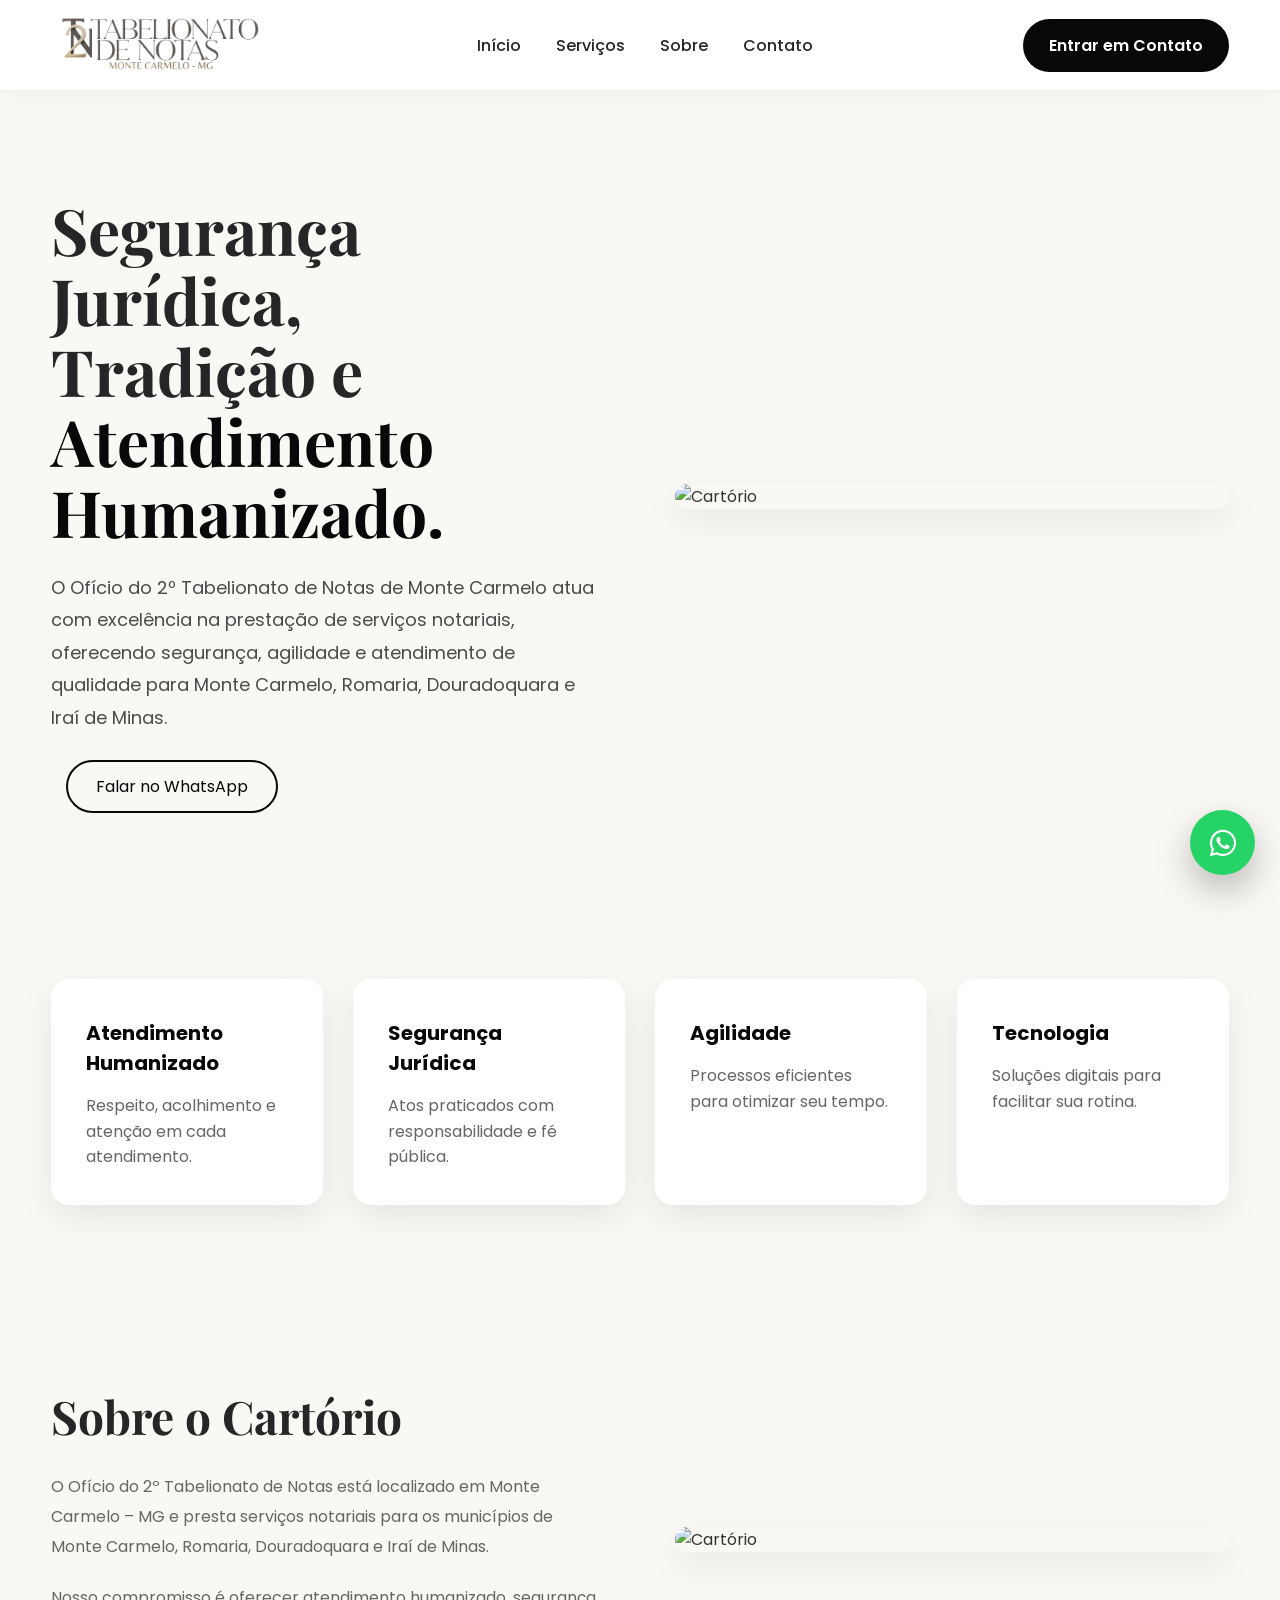
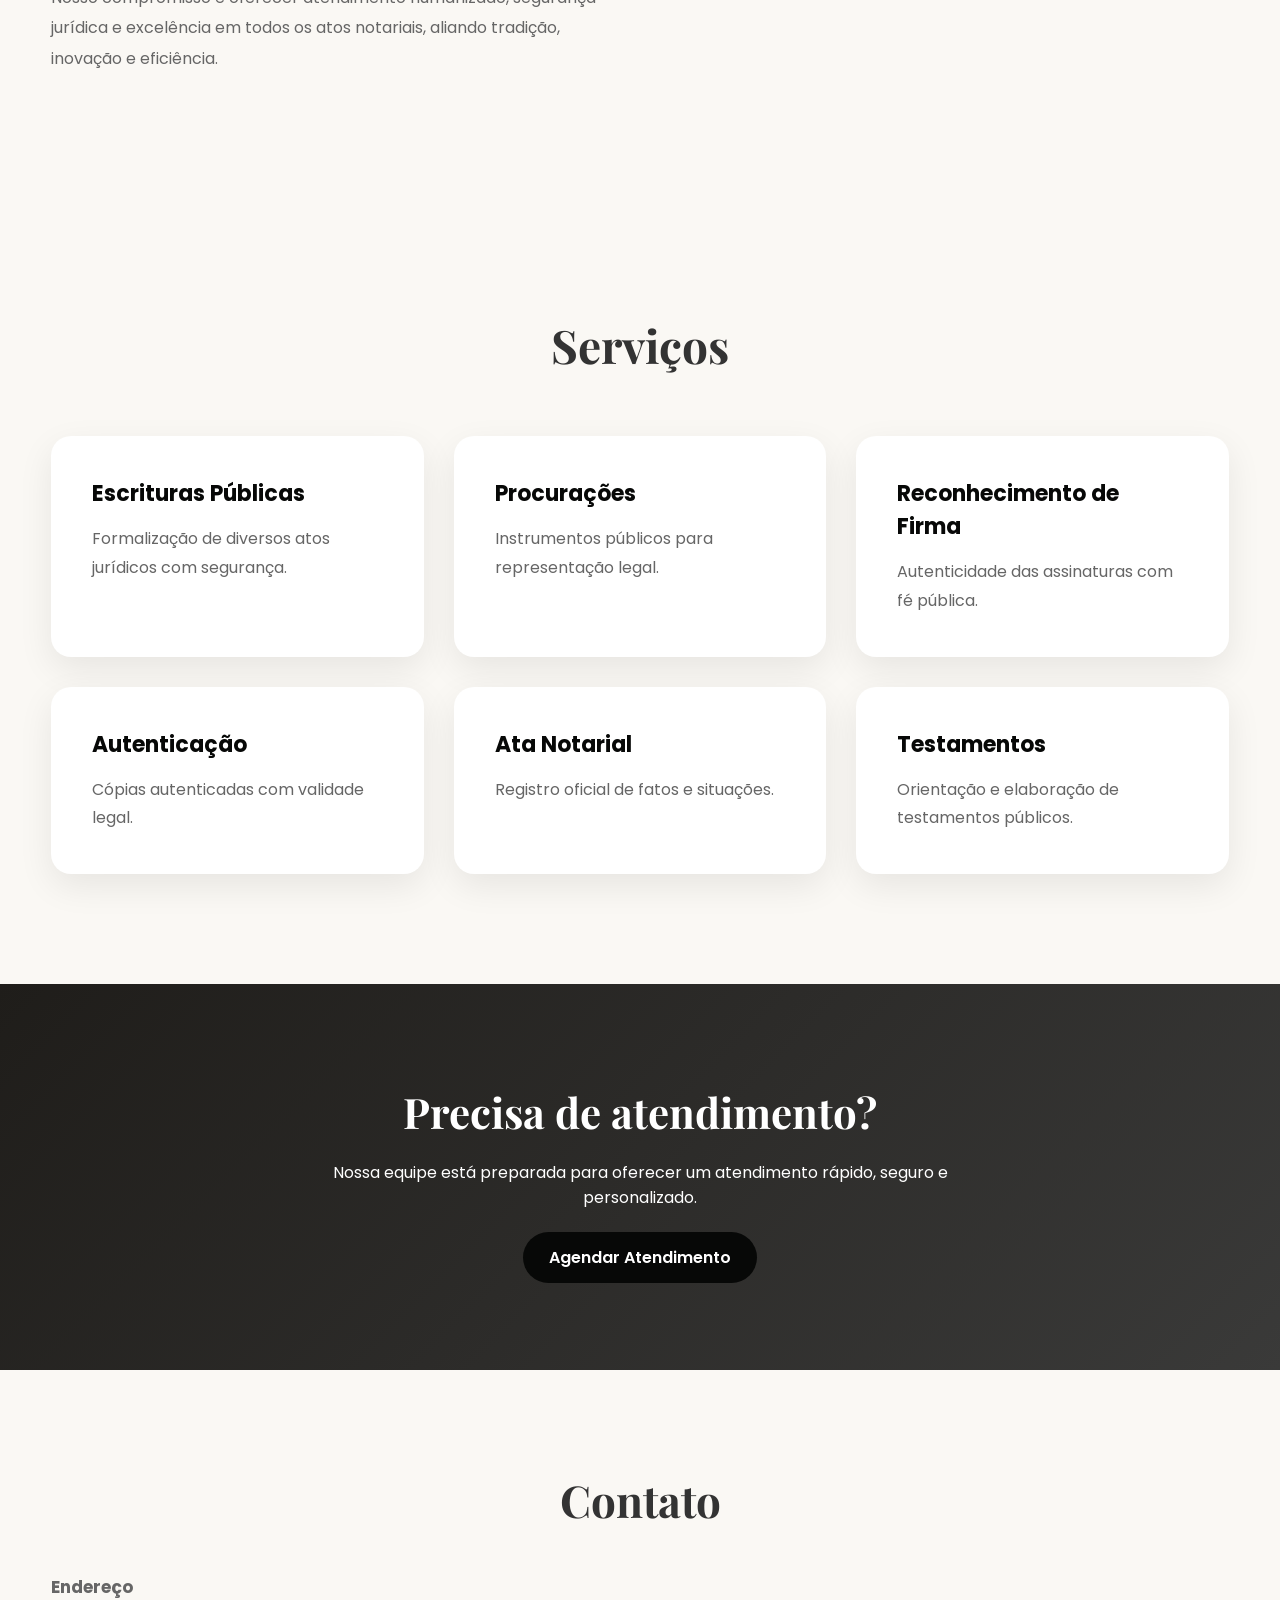
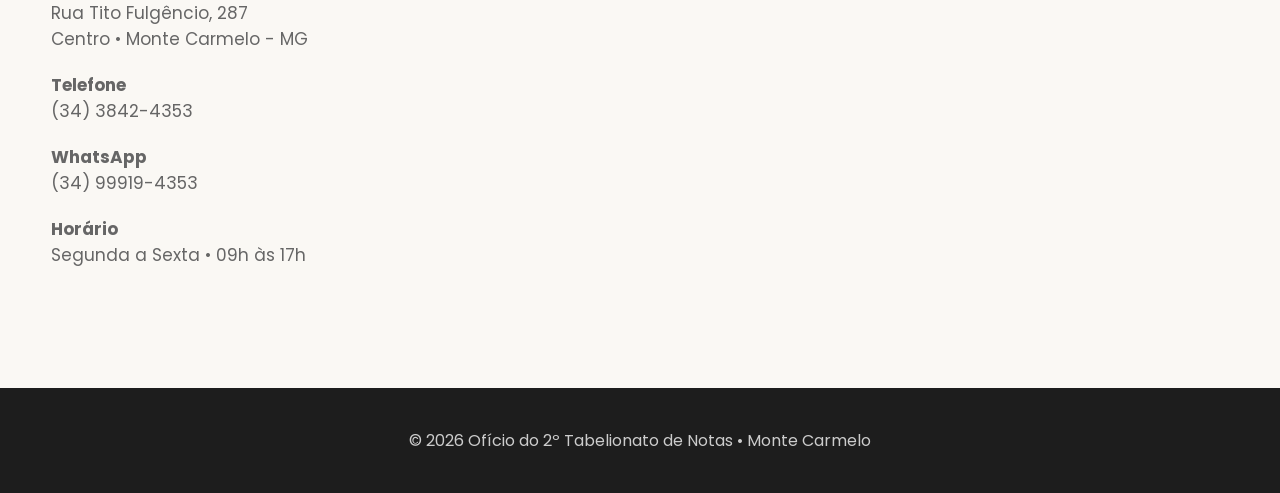
==== index.html @ 68351bfd "v1" ====
<!DOCTYPE html>
<html lang="pt-BR">

<head>
    <meta charset="UTF-8">
    <meta name="viewport" content="width=device-width, initial-scale=1.0">

    <title>Serviços | Ofício do 2º Tabelionato de Notas</title>

    <link rel="stylesheet" href="css/style.css">
    <link rel="stylesheet" href="css/servicos.css">

    <!-- Fontes -->
    <link rel="preconnect" href="https://fonts.googleapis.com">

    <link rel="preconnect" href="https://fonts.gstatic.com" crossorigin>

    <link href="https://fonts.googleapis.com/css2?family=Playfair+Display:wght@500;600;700&family=Poppins:wght@300;400;500;600;700&display=swap" rel="stylesheet">

    <!-- Ícones -->
    <link rel="stylesheet"
        href="https://cdnjs.cloudflare.com/ajax/libs/font-awesome/6.7.2/css/all.min.css">

</head>,

<body>
<!-- MENU -->
<header>
    <div class="menu-mobile">
        <i class="fa-solid fa-bars"></i>
    </div>
    <div class="container nav">
        <div class="logo">
            <img src="img/logo.png" alt="Cartório">
        </div>
        <nav>
       <a href="index.html" class="ativo" >Início</a>
        <a href="servicos.html">Serviços</a>
        <a href="index.html#sobre">Sobre</a>
        <a href="index.html#contato">Contato</a>
        </nav>
        <a class="btn" href="#">Entrar em Contato</a>
    </div>
</header>

<!-- HERO -->
<section class="hero" id="inicio">
    <div class="container hero-grid">
        <div class="hero-text">
            <h1>
            Segurança Jurídica,<br> Tradição e
            <span>Atendimento Humanizado.</span>
            </h1>
            <p>
            O Ofício do 2º Tabelionato de Notas de Monte Carmelo
            atua com excelência na prestação de serviços notariais,
            oferecendo segurança, agilidade e atendimento de qualidade
            para Monte Carmelo, Romaria, Douradoquara e Iraí de Minas.
            </p>
            <a href="#" class="btn-outline">
            Falar no WhatsApp
            </a>
        </div>
        <div class="hero-img">
            <img src="img/IMG_0003.jpg" alt="Cartório">
        </div>
    </div>
</section>

<!-- DIFERENCIAIS -->
<section class="destaques">
    <div class="container">
        <div class="item">
            <h3>Atendimento Humanizado</h3>
            <p>Respeito, acolhimento e atenção em cada atendimento.</p>
        </div>
        <div class="item">
            <h3>Segurança Jurídica</h3>
            <p>Atos praticados com responsabilidade e fé pública.</p>
        </div>
    <div class="item">
        <h3>Agilidade</h3>
        <p>Processos eficientes para otimizar seu tempo.</p>
    </div>
    <div class="item">
        <h3>Tecnologia</h3>
        <p>Soluções digitais para facilitar sua rotina.</p>
    </div>
</div>
</section>

<!-- SOBRE -->
<section class="sobre" id="sobre">
    <div class="container sobre-grid">
        <div>
            <h2>Sobre o Cartório</h2>
                <p>
                O Ofício do 2º Tabelionato de Notas está localizado em
                Monte Carmelo – MG e presta serviços notariais para os
                municípios de Monte Carmelo, Romaria, Douradoquara e Iraí de Minas.
                </p>
                <p>
                Nosso compromisso é oferecer atendimento humanizado,
                segurança jurídica e excelência em todos os atos notariais,
                aliando tradição, inovação e eficiência.
                </p>
            </div>
            <div>
            <img src="img/IMG_0009.jpg" alt="Cartório">
        </div>
    </div>
</section>

<!-- SERVIÇOS -->
<section class="servicos" id="servicos">
    <div class="container">
        <h2>Serviços</h2>
        <div class="cards">
            <div class="card">
                <h3>Escrituras Públicas</h3>
                <p>Formalização de diversos atos jurídicos com segurança.</p>
            </div>
            <div class="card">
                <h3>Procurações</h3>
                <p>Instrumentos públicos para representação legal.</p>
            </div>
            <div class="card">
                <h3>Reconhecimento de Firma</h3>
                <p>Autenticidade das assinaturas com fé pública.</p>
            </div>
            <div class="card">
                <h3>Autenticação</h3>
                <p>Cópias autenticadas com validade legal.</p>
            </div>
            <div class="card">
                <h3>Ata Notarial</h3>
                <p>Registro oficial de fatos e situações.</p>
            </div>
            <div class="card">
                <h3>Testamentos</h3>
                <p>Orientação e elaboração de testamentos públicos.</p>
            </div>
        </div>
    </div>
</div>
</section>

<!-- CTA -->
<section class="cta">
    <div class="container">
        <h2> Precisa de atendimento? </h2>
        <p>
        Nossa equipe está preparada para oferecer um atendimento
        rápido, seguro e personalizado.
        </p>
        <a href="#" class="btn"> Agendar Atendimento </a>
    </div>
</section>

<!-- CONTATO -->
<section class="contato" id="contato">
    <div class="container">
        <h2>Contato</h2>
        <p> <strong>Endereço</strong><br>
        Rua Tito Fulgêncio, 287<br>
        Centro • Monte Carmelo - MG
        </p>
        <p> <strong>Telefone</strong><br>   (34) 3842-4353 </p>
        <p> <strong>WhatsApp</strong><br> (34) 99919-4353 </p>
        <p> <strong>Horário</strong><br> Segunda a Sexta • 09h às 17h </p>
    </div>
</section>

<!-- WhatsApp -->
<a href="https://wa.me/5534999194353"
    class="whatsapp"
    target="_blank">
    <i class="fa-brands fa-whatsapp"></i>
</a>


<!-- Voltar ao topo -->
<button id="voltarTopo">
    <i class="fa-solid fa-chevron-up"></i>
</button>

<!-- RODAPÉ -->
<footer>
    <div class="container">
        <p> © 2026 Ofício do 2º Tabelionato de Notas • Monte Carmelo</p>
    </div>
</footer>

<script src="js/script.js"></script>
</body>
</html>
---- css/style.css ----
/* ==========================================
OFÍCIO DO 2º TABELIONATO DE NOTAS
style.css
========================================== */

/* ========= GOOGLE FONTS ========= */
@import url('https://fonts.googleapis.com/css2?family=Playfair+Display:wght@500;600;700&family=Poppins:wght@300;400;500;600;700&display=swap');

/* ========= RESET ========= */
*{
margin:0;
padding:0;
box-sizing:border-box;
}

html{
scroll-behavior:smooth;
}

body{
font-family:'Poppins',sans-serif;
background:#FAF8F4;
color:#333;
overflow-x:hidden;
}

img{
width:100%;
display:block;
}

a{
text-decoration:none;
}

ul{
list-style:none;
}

/* ========= CORES ========= */
:root{
--primary:#262626;
--secondary:#8c8c8c;
--gold:#070807;
--gold-light:#6c6b69;
--white:#ffffff;
--background:#FAF8F4;
--card:#FFFFFF;
--border:#E5E1D8;
--text:#4B4B4B;
--shadow:0 12px 35px rgba(0,0,0,.08);
--radius:18px;
}

/* ========= CONTAINER ========= */
.container{
width:min(1180px,92%);
margin:auto;
}

/* ==========================================
HEADER
========================================== */
header{
position:fixed;
width:100%;
top:0;
left:0;
z-index:1000;
background:rgba(255,255,255,.95);
backdrop-filter:blur(10px);
box-shadow:0 2px 20px rgba(0,0,0,.05);
}

.nav{
display:flex;
justify-content:space-between;
align-items:center;
height:90px;
}

.logo img{
height:60px;
width:auto;
}

nav{
display:flex;
gap:35px;
}

nav a{
color:var(--primary);
font-weight:500;
position:relative;
transition:.3s;
}

nav a::after{
content:"";
position:absolute;
left:0;
bottom:-8px;
width:0;
height:2px;
background:var(--gold);
transition:.3s;
}

nav a:hover::after{
width:100%;
}

nav a:hover{
color:var(--gold);
}

/* ==========================================
BOTÕES
========================================== */
.btn{
background:var(--gold);
color:white;
padding:14px 26px;
border-radius:40px;
transition:.35s;
font-weight:600;
}
.btn:hover{
transform:translateY(-3px);
box-shadow:var(--shadow);
}
.btn-red{
background:var(--gold);
color:white;
padding:15px 28px;
border-radius:40px;
display:inline-block;
transition:.3s;
}
.btn-red:hover{
background:#9a7435;
}
.btn-outline{
margin-left:15px;
border:2px solid var(--gold);
color:var(--gold);
padding:13px 28px;
border-radius:40px;
transition:.3s;
}
.btn-outline:hover{
background:var(--gold);
color:white;
}

/* ==========================================
HERO
========================================== */
.hero{
padding:170px 0 110px;
}

.hero-grid{
display:grid;
grid-template-columns:1fr 1fr;
gap:70px;
align-items:center;
}

.hero h1{
font-family:'Playfair Display',serif;
font-size:64px;
line-height:1.1;
color:var(--primary);
margin-bottom:25px;
}

.hero span{
color:var(--gold);
}

.hero p{
color:var(--text);
font-size:18px;
line-height:1.8;
margin-bottom:40px;
}

.hero-img img{
border-radius:25px;
box-shadow:var(--shadow);
}

/* ==========================================
DESTAQUES
========================================== */
.destaques{
padding:70px 0;
}

.destaques .container{
display:grid;
grid-template-columns:repeat(4,1fr);
gap:30px;
}

.item{
background:white;
padding:35px;
border-radius:18px;
box-shadow:var(--shadow);
transition:.35s;
border-top:4px solid transparent;
}

.item:hover{
transform:translateY(-8px);
border-color:var(--gold);
}

.item h3{
margin-bottom:15px;
color:var(--gold);
font-size:20px;
}

.item p{
color:#666;
line-height:1.6;

}

/* ==========================================
SOBRE
========================================== */
.sobre{
padding:110px 0;
}

.sobre-grid{
display:grid;
grid-template-columns:1fr 1fr;
gap:70px;
align-items:center;
}

.sobre h2{
font-family:'Playfair Display',serif;
font-size:46px;
margin-bottom:25px;
color:var(--primary);
}

.sobre p{
line-height:1.9;
color:#666;
margin-bottom:20px;
}

.sobre img{
border-radius:25px;
box-shadow:var(--shadow);
}

/* ==========================================
SERVIÇOS
========================================== */

.servicos{
padding:110px 0;
}

.servicos h2{
text-align:center;
font-family:'Playfair Display',serif;
font-size:46px;
margin-bottom:60px;
}

.cards{
display:grid;
grid-template-columns:repeat(3,1fr);
gap:30px;
}

.card{
background:white;
padding:40px;
border-radius:20px;
box-shadow:var(--shadow);
transition:.35s;
border:1px solid transparent;
}

.card:hover{
transform:translateY(-10px);
border-color:var(--gold);
}

.card h3{
color:var(--gold);
margin-bottom:15px;
font-size:22px;
}

.card p{
color:#666;
line-height:1.8;
}

/* ==========================================
CTA
========================================== */
.cta{
padding:100px 0;
text-align:center;
background:linear-gradient(135deg,#1f1d1a,#3a3a39);
color:white;
}

.cta h2{
font-size:42px;
margin-bottom:20px;
font-family:'Playfair Display',serif;
}

.cta p{
max-width:650px;
margin:auto;
margin-bottom:35px;
}

/* ==========================================
CONTATO
========================================== */

.contato{
padding:100px 0;

}

.contato h2{

    text-align:center;

    font-size:44px;

    margin-bottom:45px;

    font-family:'Playfair Display',serif;

}

.contato p{

    margin-bottom:20px;

    color:#666;

    font-size:17px;

}

/* Header ao rolar */

header.active{

    background:white;

    box-shadow:0 8px 30px rgba(0,0,0,.08);

}

/* WhatsApp */

.whatsapp{

position:fixed;

right:25px;

bottom:25px;

width:65px;

height:65px;

border-radius:50%;

background:#25D366;

display:flex;

align-items:center;

justify-content:center;

font-size:30px;

color:white;

z-index:999;

box-shadow:0 15px 35px rgba(0,0,0,.25);

transition:.3s;

}

.whatsapp:hover{

transform:scale(1.1);

}

/* Voltar */

#voltarTopo{

position:fixed;

left:25px;

bottom:25px;

width:55px;

height:55px;

border:none;

border-radius:50%;

background:#1e1c19;

color:white;

font-size:22px;

cursor:pointer;

opacity:0;

visibility:hidden;

transition:.3s;

}

#voltarTopo.show{

opacity:1;

visibility:visible;

}

.menu-mobile{

display:none;

font-size:30px;

cursor:pointer;

}

/* ==========================================
FOOTER
========================================== */

footer{

    background:#1D1D1D;

    color:#ccc;

    padding:40px 0;

    text-align:center;

}

/* ==========================================
RESPONSIVO
========================================== */

@media(max-width:992px){

.hero-grid,
.sobre-grid{

grid-template-columns:1fr;

}

.cards{

grid-template-columns:repeat(2,1fr);

}

.destaques .container{

grid-template-columns:repeat(2,1fr);

}

.hero{

text-align:center;

}

.hero-buttons{

display:flex;

justify-content:center;

flex-wrap:wrap;

gap:15px;

}

.btn-outline{

margin-left:0;

}

}

@media(max-width:768px){

nav{

display:none;

}

.hero h1{

font-size:42px;

}

.hero p{

font-size:16px;

}

.cards{

grid-template-columns:1fr;

}

.destaques .container{

grid-template-columns:1fr;

}

.sobre h2,
.servicos h2,
.contato h2,
.cta h2{

font-size:34px;

}

.btn{

display:none;

}

}
---- css/servicos.css ----
/* ==========================================
OFÍCIO DO 2º TABELIONATO DE NOTAS
style.css
========================================== */

/* ========= GOOGLE FONTS ========= */
@import url('https://fonts.googleapis.com/css2?family=Playfair+Display:wght@500;600;700&family=Poppins:wght@300;400;500;600;700&display=swap');

/* ========= RESET ========= */
*{
margin:0;
padding:0;
box-sizing:border-box;
}

html{
scroll-behavior:smooth;
}

pagina-servicos{
font-family:'Poppins',sans-serif;
background:#FAF8F4;
color:#333;
overflow-x:hidden;
}

menu-servicos{
width:100%;
display:flex;
align-items:center;
justify-content:space-between;
padding:20px 0;
}

conteudo-servicos{
width:100%;
display:flex;
align-items:center;
justify-content:space-between;
padding:20px 0;
}

detalhes-servicos{
width:100%;
display:flex;
align-items:center;
justify-content:space-between;
padding:20px 0;
}
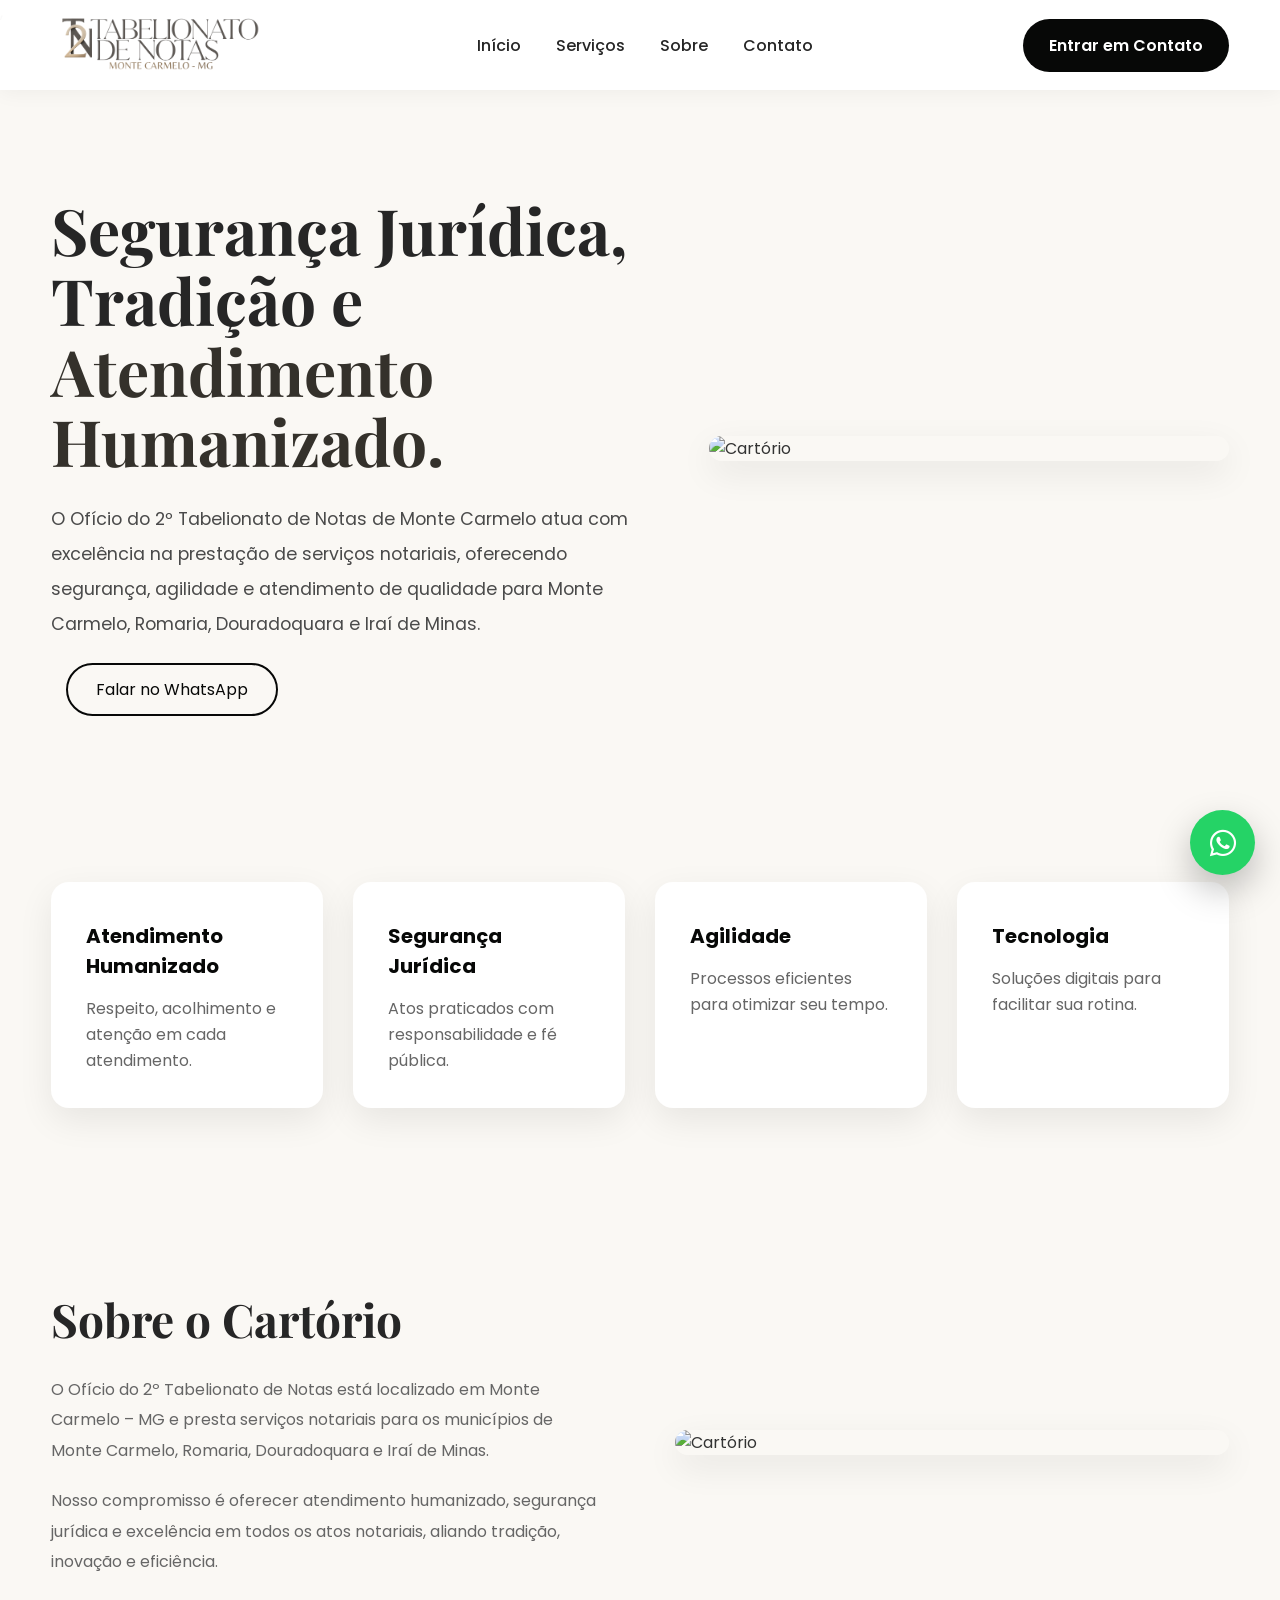
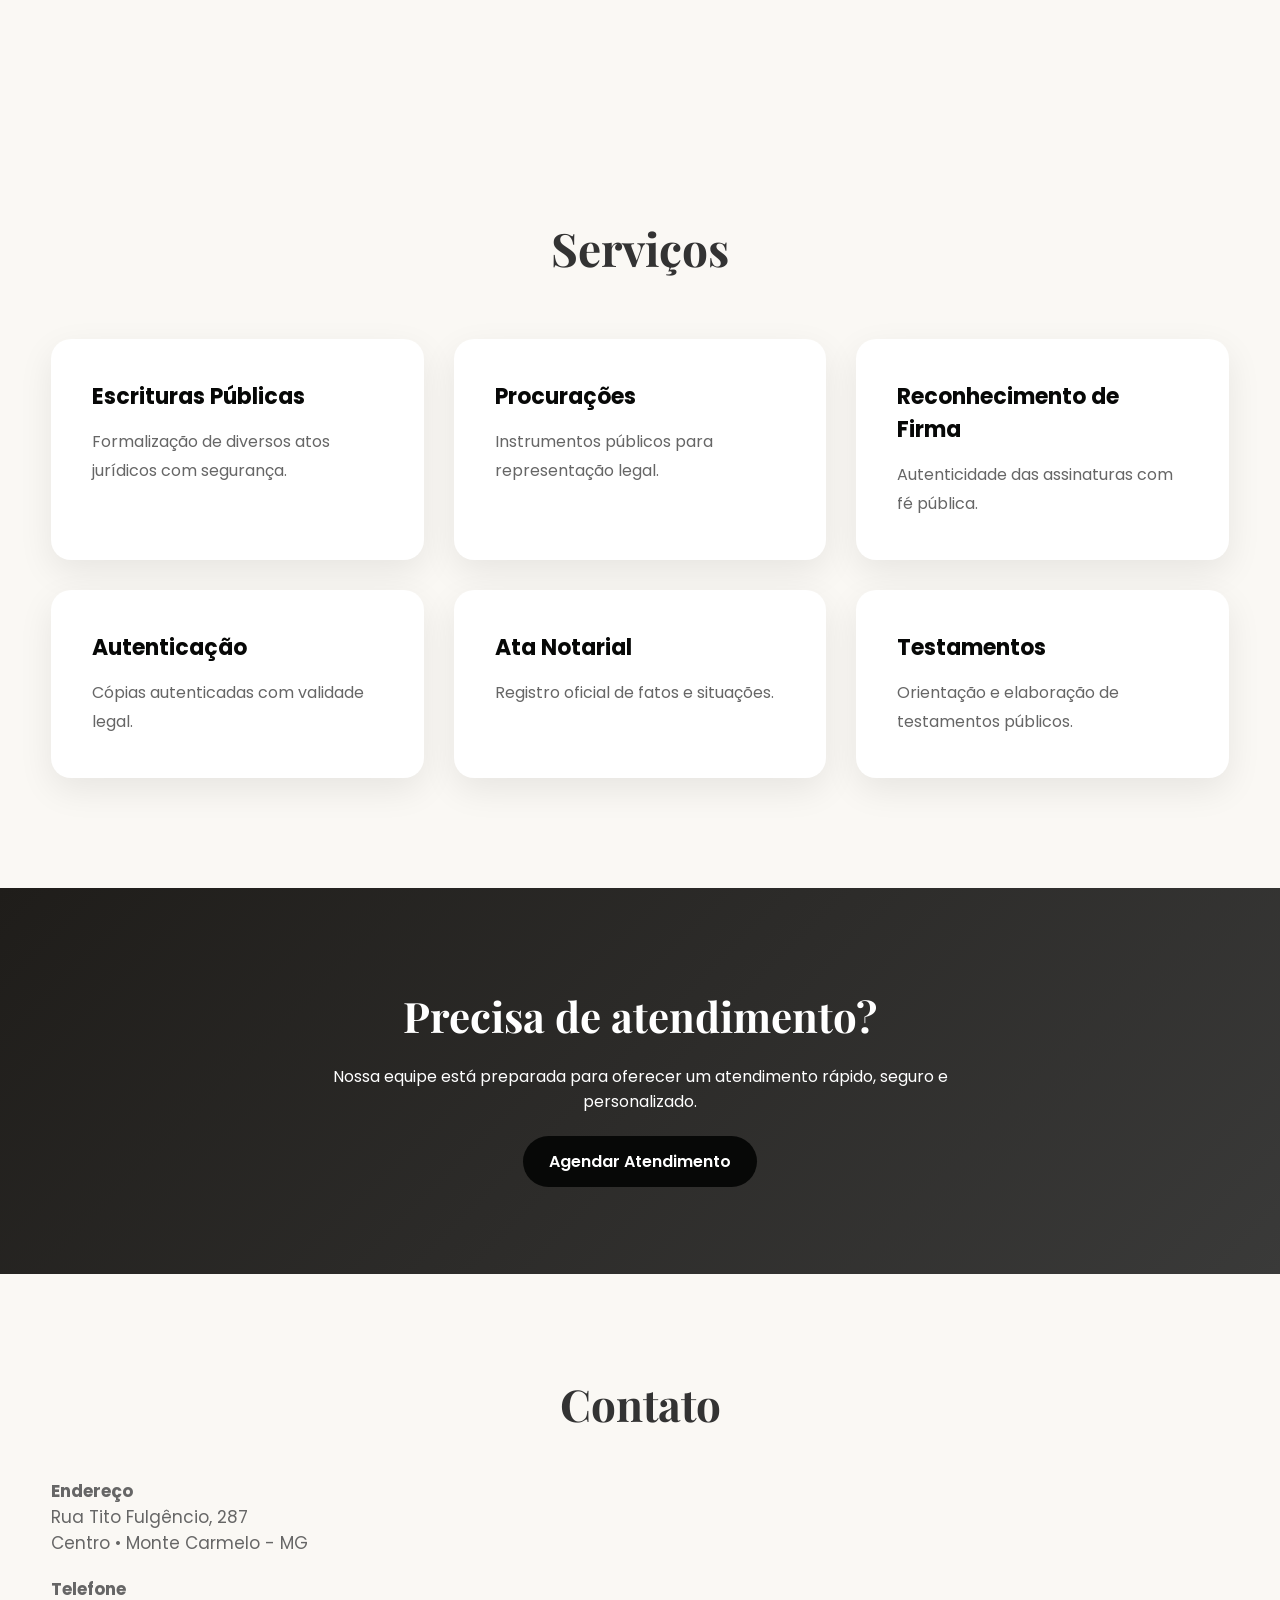
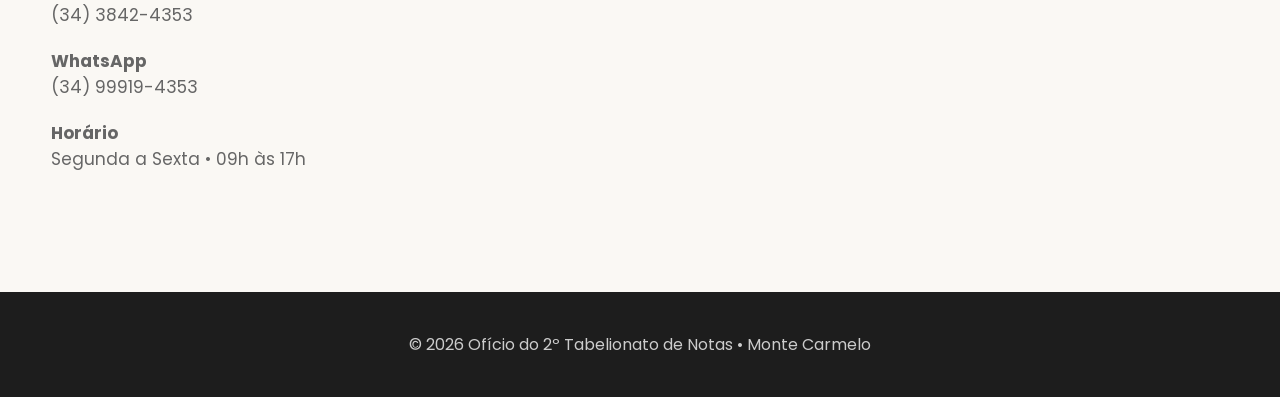
==== commit a54789a8: "v3" ====
--- a/index.html
+++ b/index.html
@@ -34,7 +34,7 @@
             <img src="img/logo.png" alt="Cartório">
         </div>
         <nav>
-       <a href="index.html" class="ativo" >Início</a>
+        <a href="index.html" class="ativo" >Início</a>
         <a href="servicos.html">Serviços</a>
         <a href="index.html#sobre">Sobre</a>
         <a href="index.html#contato">Contato</a>
--- a/css/servicos.css
+++ b/css/servicos.css
@@ -6,44 +6,2230 @@
 /* ========= GOOGLE FONTS ========= */
 @import url('https://fonts.googleapis.com/css2?family=Playfair+Display:wght@500;600;700&family=Poppins:wght@300;400;500;600;700&display=swap');
 
-/* ========= RESET ========= */
-*{
-margin:0;
-padding:0;
-box-sizing:border-box;
-}
-
-html{
-scroll-behavior:smooth;
-}
-
-pagina-servicos{
+/*====================================
+HERO
+====================================*/
+
+.hero-servicos{
+position:relative;
+padding:140px 0 100px;
+background:#f8f5ef;
+overflow:hidden;
+}
+
+.hero-servicos::before{
+content:"";
+position:absolute;
+inset:0;
+background:
+linear-gradient(
+    135deg,
+    rgba(233,230,219,.95),
+    rgba(250,248,244,.95)
+);
+z-index:0;
+
+}
+
+.hero-grid{
+position:relative;
+z-index:2;
+display:grid;
+grid-template-columns:1fr 520px;
+gap:70px;
+align-items:center;
+}
+
+.hero-badge{
+display:inline-flex;
+align-items:center;
+gap:10px;
+padding:10px 18px;
+border-radius:50px;
+background:white;
+color:#272522;
+font-size:.9rem;
+font-weight:600;
+margin-bottom:25px;
+box-shadow:0 15px 35px rgba(0,0,0,.08);
+}
+
+.hero-text h1{
+font-family:"Playfair Display",serif;
+font-size:4rem;
+line-height:1.1;
+color:#262626;
+margin-bottom:25px;
+}
+
+.hero-text span{
+color:#34312b;
+}
+
+.hero-text p{
+font-size:1.1rem;
+line-height:2;
+color:#4a4a4a;
+margin-bottom:35px;
+max-width:600px;
+}
+
+.hero-image{
+position:relative;
+}
+
+.hero-image img{
+width:100%;
+border-radius:28px;
+display:block;
+box-shadow:0 30px 70px rgba(0,0,0,.18);
+}
+
+.hero-image::before{
+content:"";
+position:absolute;
+top:25px;
+left:25px;
+width:100%;
+height:100%;
+border:2px solid rgba(176,138,74,.25);
+border-radius:28px;
+z-index:-1;
+}
+
+/*====================================
+2. PESQUISA
+====================================*/
+
+.search-box{
+position:relative;
+max-width:600px;
+margin-top:40px;
+}
+
+.search-box input{
+width:100%;
+height:65px;
+padding:0 25px 0 65px;
+border:1px solid #DDD6C7;
+border-radius:50px;
+background:#FFF;
+font-size:1rem;
 font-family:'Poppins',sans-serif;
-background:#FAF8F4;
-color:#333;
-overflow-x:hidden;
-}
-
-menu-servicos{
-width:100%;
-display:flex;
-align-items:center;
-justify-content:space-between;
-padding:20px 0;
-}
-
-conteudo-servicos{
-width:100%;
-display:flex;
-align-items:center;
-justify-content:space-between;
-padding:20px 0;
-}
-
-detalhes-servicos{
-width:100%;
-display:flex;
-align-items:center;
-justify-content:space-between;
-padding:20px 0;
+color:#262626;
+outline:none;
+transition:all .35s ease;
+box-shadow:0 12px 30px rgba(0,0,0,.05);
+}
+
+.search-box input::placeholder{
+color:#999;
+}
+
+.search-box input:focus{
+border-color:#B08A4A;
+box-shadow:0 15px 30px rgba(176,138,74,.20);
+}
+
+.search-box i{
+position:absolute;
+top:50%;
+left:25px;
+transform:translateY(-50%);
+color:#3d3c39;
+font-size:1.2rem;
+pointer-events:none;
+}
+
+.search-info{
+margin-top:18px;
+font-size:.95rem;
+color:#777;
+}
+
+/*====================================
+3. LAYOUT
+====================================*/
+
+.pagina-servicos{
+
+    padding:80px 0;
+
+    background:#FAF8F4;
+
+}
+
+.layout-servicos{
+
+    display:grid;
+
+    grid-template-columns:280px 1fr;
+
+    gap:50px;
+
+    align-items:start;
+
+}
+
+/* Conteúdo principal */
+
+.conteudo-servicos{
+
+    width:100%;
+
+}
+
+/* Espaçamento entre categorias */
+
+.categoria{
+
+    margin-bottom:80px;
+
+}
+
+/* Título das categorias */
+
+.categoria h2{
+
+    display:flex;
+
+    align-items:center;
+
+    gap:15px;
+
+    font-family:'Playfair Display', serif;
+
+    font-size:2.2rem;
+
+    color:#262626;
+
+    margin-bottom:15px;
+
+}
+
+.categoria h2 i{
+
+    color:#B08A4A;
+
+    font-size:2rem;
+
+}
+
+/* Texto abaixo do título */
+
+.descricao{
+
+    max-width:700px;
+
+    color:#666;
+
+    font-size:1.05rem;
+
+    line-height:1.8;
+
+    margin-bottom:35px;
+
+}
+
+/* Linha decorativa */
+
+.categoria::after{
+
+    content:"";
+
+    display:block;
+
+    width:80px;
+
+    height:3px;
+
+    background:#B08A4A;
+
+    margin-top:20px;
+
+    border-radius:10px;
+
+}
+
+/* Responsivo */
+
+@media(max-width:992px){
+
+    .layout-servicos{
+
+        grid-template-columns:1fr;
+
+        gap:40px;
+
+    }
+
+}
+/*====================================
+4. MENU LATERAL
+====================================*/
+
+.menu-servicos{
+
+    position:sticky;
+
+    top:120px;
+
+    align-self:start;
+
+    background:#FFFFFF;
+
+    border:1px solid #E8E2D7;
+
+    border-radius:20px;
+
+    padding:30px 25px;
+
+    box-shadow:0 15px 35px rgba(0,0,0,.05);
+
+}
+
+.menu-servicos h3{
+
+    font-family:'Playfair Display', serif;
+
+    font-size:1.6rem;
+
+    color:#262626;
+
+    margin-bottom:25px;
+
+    padding-bottom:15px;
+
+    border-bottom:1px solid #ECE6D8;
+
+}
+
+.menu-servicos ul{
+
+    list-style:none;
+
+}
+
+.menu-servicos li{
+
+    margin-bottom:8px;
+
+}
+
+.menu-servicos li:last-child{
+
+    margin-bottom:0;
+
+}
+
+.menu-servicos a{
+
+    display:flex;
+
+    align-items:center;
+
+    gap:14px;
+
+    padding:14px 18px;
+
+    border-radius:12px;
+
+    text-decoration:none;
+
+    color:#555;
+
+    font-weight:500;
+
+    transition:all .3s ease;
+
+}
+
+.menu-servicos a i{
+
+    width:22px;
+
+    text-align:center;
+
+    color:#B08A4A;
+
+    font-size:1rem;
+
+}
+
+.menu-servicos a:hover{
+
+    background:#F5F1E8;
+
+    color:#262626;
+
+    transform:translateX(6px);
+
+}
+
+/* Categoria ativa */
+
+.menu-servicos a.active{
+
+    background:#B08A4A;
+
+    color:#FFFFFF;
+
+    box-shadow:0 10px 25px rgba(176,138,74,.30);
+
+}
+
+.menu-servicos a.active i{
+
+    color:#FFFFFF;
+
+}
+
+/* Scroll interno se necessário */
+
+.menu-servicos{
+
+    max-height:calc(100vh - 150px);
+
+    overflow-y:auto;
+
+}
+
+/* Barra de rolagem */
+
+.menu-servicos::-webkit-scrollbar{
+
+    width:6px;
+
+}
+
+.menu-servicos::-webkit-scrollbar-thumb{
+
+    background:#D2C3A8;
+
+    border-radius:20px;
+
+}
+
+.menu-servicos::-webkit-scrollbar-track{
+
+    background:transparent;
+
+}
+
+/* Tablet */
+
+@media(max-width:992px){
+
+    .menu-servicos{
+
+        position:relative;
+
+        top:0;
+
+        max-height:none;
+
+    }
+
+}
+
+/* Celular */
+
+@media(max-width:768px){
+
+    .menu-servicos{
+
+        padding:20px;
+
+    }
+
+    .menu-servicos ul{
+
+        display:flex;
+
+        gap:10px;
+
+        overflow-x:auto;
+
+        padding-bottom:10px;
+
+    }
+
+    .menu-servicos li{
+
+        margin:0;
+
+        flex-shrink:0;
+
+    }
+
+    .menu-servicos a{
+
+        white-space:nowrap;
+
+        padding:12px 18px;
+
+    }
+
+}
+/*====================================
+5. CATEGORIAS
+====================================*/
+
+.categoria{
+
+    position:relative;
+
+    margin-bottom:90px;
+
+    scroll-margin-top:120px;
+
+}
+
+.categoria:last-child{
+
+    margin-bottom:0;
+
+}
+
+/* Cabeçalho da categoria */
+
+.categoria-header{
+
+    display:flex;
+
+    align-items:center;
+
+    gap:20px;
+
+    margin-bottom:20px;
+
+}
+
+/* Ícone */
+
+.categoria-icon{
+
+    width:70px;
+
+    height:70px;
+
+    border-radius:18px;
+
+    background:linear-gradient(135deg,#B08A4A,#C9A96A);
+
+    color:#FFF;
+
+    display:flex;
+
+    align-items:center;
+
+    justify-content:center;
+
+    font-size:1.8rem;
+
+    box-shadow:0 12px 30px rgba(176,138,74,.25);
+
+}
+
+/* Título */
+
+.categoria h2{
+
+    font-family:'Playfair Display', serif;
+
+    font-size:2.2rem;
+
+    color:#262626;
+
+    margin:0;
+
+}
+
+/* Texto */
+
+.descricao{
+
+    color:#666;
+
+    font-size:1.05rem;
+
+    line-height:1.8;
+
+    max-width:760px;
+
+    margin-top:10px;
+
+}
+
+/* Linha dourada */
+
+.categoria-divider{
+
+    width:90px;
+
+    height:4px;
+
+    background:linear-gradient(to right,#B08A4A,#E3D3AE);
+
+    border-radius:20px;
+
+    margin:30px 0 40px;
+
+}
+
+/* Fundo decorativo */
+
+.categoria::before{
+
+    content:"";
+
+    position:absolute;
+
+    top:-25px;
+
+    left:-25px;
+
+    width:120px;
+
+    height:120px;
+
+    border-radius:50%;
+
+    background:rgba(176,138,74,.05);
+
+    z-index:-1;
+
+}
+
+/* Espaço para os cards */
+
+.cards-servicos{
+
+    display:grid;
+
+    grid-template-columns:repeat(auto-fit,minmax(300px,1fr));
+
+    gap:25px;
+
+}
+
+/* Tablet */
+
+@media(max-width:992px){
+
+    .categoria-header{
+
+        gap:15px;
+
+    }
+
+    .categoria-icon{
+
+        width:60px;
+
+        height:60px;
+
+        font-size:1.5rem;
+
+    }
+
+    .categoria h2{
+
+        font-size:1.9rem;
+
+    }
+
+}
+
+/* Celular */
+
+@media(max-width:768px){
+
+    .categoria{
+
+        margin-bottom:70px;
+
+    }
+
+    .categoria-header{
+
+        flex-direction:column;
+
+        align-items:flex-start;
+
+    }
+
+    .categoria-icon{
+
+        width:55px;
+
+        height:55px;
+
+        font-size:1.3rem;
+
+    }
+
+    .categoria h2{
+
+        font-size:1.7rem;
+
+    }
+
+    .descricao{
+
+        font-size:.95rem;
+
+    }
+
+    .categoria-divider{
+
+        margin:25px 0 30px;
+
+    }
+
+}
+
+/*====================================
+6. CARDS
+====================================*/
+
+.cards-servicos{
+
+    display:grid;
+
+    grid-template-columns:repeat(auto-fit,minmax(320px,1fr));
+
+    gap:30px;
+
+}
+
+/* Card */
+
+.card-servico{
+
+    position:relative;
+
+    display:flex;
+
+    flex-direction:column;
+
+    justify-content:space-between;
+
+    background:#FFFFFF;
+
+    border:1px solid #E8E2D7;
+
+    border-radius:20px;
+
+    padding:30px;
+
+    transition:all .35s ease;
+
+    overflow:hidden;
+
+    box-shadow:0 10px 25px rgba(0,0,0,.04);
+
+}
+
+/* Linha dourada superior */
+
+.card-servico::before{
+
+    content:"";
+
+    position:absolute;
+
+    top:0;
+
+    left:0;
+
+    width:100%;
+
+    height:4px;
+
+    background:linear-gradient(90deg,#B08A4A,#D8C29A);
+
+}
+
+/* Hover */
+
+.card-servico:hover{
+
+    transform:translateY(-10px);
+
+    box-shadow:0 20px 45px rgba(0,0,0,.12);
+
+    border-color:#B08A4A;
+
+}
+
+/* Ícone */
+
+.card-servico .icone{
+
+    width:60px;
+
+    height:60px;
+
+    border-radius:16px;
+
+    background:#F8F5EF;
+
+    color:#B08A4A;
+
+    display:flex;
+
+    align-items:center;
+
+    justify-content:center;
+
+    font-size:1.5rem;
+
+    margin-bottom:20px;
+
+}
+
+/* Título */
+
+.card-servico h3{
+
+    font-family:'Playfair Display', serif;
+
+    font-size:1.55rem;
+
+    color:#262626;
+
+    margin-bottom:15px;
+
+}
+
+/* Texto */
+
+.card-servico p{
+
+    color:#666;
+
+    line-height:1.8;
+
+    margin-bottom:30px;
+
+    flex:1;
+
+}
+
+/* Link */
+
+.card-servico a{
+
+    display:inline-flex;
+
+    align-items:center;
+
+    gap:10px;
+
+    color:#B08A4A;
+
+    text-decoration:none;
+
+    font-weight:600;
+
+    transition:.3s;
+
+}
+
+.card-servico a:hover{
+
+    gap:16px;
+
+}
+
+/* Seta */
+
+.card-servico a i{
+
+    transition:.3s;
+
+}
+
+/* Rodapé */
+
+.card-footer{
+
+    display:flex;
+
+    justify-content:space-between;
+
+    align-items:center;
+
+    margin-top:20px;
+
+    padding-top:20px;
+
+    border-top:1px solid #ECE6D8;
+
+}
+
+/* Badge */
+
+.badge-servico{
+
+    background:#F5F1E8;
+
+    color:#8A6B34;
+
+    padding:8px 14px;
+
+    border-radius:50px;
+
+    font-size:.82rem;
+
+    font-weight:600;
+
+}
+
+/* Botão */
+
+.btn-card{
+
+    width:42px;
+
+    height:42px;
+
+    border-radius:50%;
+
+    background:#B08A4A;
+
+    color:#FFF;
+
+    display:flex;
+
+    align-items:center;
+
+    justify-content:center;
+
+    transition:.3s;
+
+}
+
+.btn-card:hover{
+
+    background:#262626;
+
+    transform:rotate(-45deg);
+
+}
+
+/* Responsivo */
+
+@media(max-width:768px){
+
+    .cards-servicos{
+
+        grid-template-columns:1fr;
+
+        gap:20px;
+
+    }
+
+    .card-servico{
+
+        padding:25px;
+
+    }
+
+}
+
+/* ==========================
+MODAL
+========================== */
+
+.modal{
+
+    display:none;
+
+    position:fixed;
+
+    inset:0;
+
+    background:rgba(0,0,0,.65);
+
+    z-index:9999;
+
+    padding:30px;
+
+    overflow-y:auto;
+
+}
+
+
+
+.modal-conteudo{
+
+    background:white;
+
+    max-width:900px;
+
+    margin:auto;
+
+    border-radius:20px;
+
+    padding:40px;
+
+    position:relative;
+
+    animation:abrir .3s ease;
+
+}
+
+
+
+.fechar{
+
+    position:absolute;
+
+    right:25px;
+
+    top:15px;
+
+    border:none;
+
+    background:none;
+
+    font-size:35px;
+
+    cursor:pointer;
+
+    color:#555;
+
+}
+
+
+
+.modal .info-card{
+
+    margin-top:20px;
+
+    padding:25px;
+
+    border-radius:15px;
+
+    background:#fafafa;
+
+}
+
+
+
+@keyframes abrir{
+
+    from{
+
+        transform:translateY(-30px);
+
+        opacity:0;
+
+    }
+
+
+    to{
+
+        transform:translateY(0);
+
+        opacity:1;
+
+    }
+
+}
+
+
+
+/* celular */
+
+@media(max-width:600px){
+
+    .modal{
+
+        padding:15px;
+
+    }
+
+
+    .modal-conteudo{
+
+        padding:25px 20px;
+
+    }
+
+
+    .modal h2{
+
+        font-size:24px;
+
+    }
+
+}
+/* ================================
+   PROCESSO / COMO FUNCIONA
+================================ */
+
+.processo-card{
+
+    background:
+    linear-gradient(
+        135deg,
+        #fff,
+        #faf7f0
+    ) !important;
+
+}
+
+
+.processo-card h3{
+
+    display:flex;
+
+    align-items:center;
+
+    gap:12px;
+
+    color:#8d6b35;
+
+    font-size:24px;
+
+    margin-bottom:35px;
+
+}
+
+
+.processo-card h3 span{
+
+    width:38px;
+
+    height:38px;
+
+    display:flex;
+
+    align-items:center;
+
+    justify-content:center;
+
+    background:#c6a06a;
+
+    color:white;
+
+    border-radius:50%;
+
+    font-size:18px;
+
+}
+
+
+
+/* LINHA */
+
+.timeline{
+
+    position:relative;
+
+    padding-left:25px;
+
+}
+
+
+.timeline::before{
+
+    content:"";
+
+    position:absolute;
+
+    left:43px;
+
+    top:15px;
+
+    bottom:15px;
+
+    width:2px;
+
+    background:#d8bb88;
+
+}
+
+
+
+/* ITEM */
+
+.step{
+
+    display:flex;
+
+    gap:25px;
+
+    position:relative;
+
+    margin-bottom:30px;
+
+}
+
+
+
+.numero{
+
+    min-width:38px;
+
+    height:38px;
+
+    background:#fff;
+
+    border:3px solid #c6a06a;
+
+    color:#a17b3f;
+
+    font-weight:bold;
+
+    border-radius:50%;
+
+    display:flex;
+
+    justify-content:center;
+
+    align-items:center;
+
+    z-index:2;
+
+    transition:.3s;
+
+}
+
+
+
+.step:hover .numero{
+
+    background:#c6a06a;
+
+    color:white;
+
+    transform:scale(1.1);
+
+}
+
+
+
+/* TEXTO */
+
+.conteudo-step{
+
+    background:white;
+
+    padding:18px 22px;
+
+    border-radius:15px;
+
+    box-shadow:
+    0 8px 20px rgba(0,0,0,.06);
+
+    flex:1;
+
+    border-left:3px solid transparent;
+
+    transition:.3s;
+
+}
+
+
+
+.step:hover .conteudo-step{
+
+    border-left-color:#c6a06a;
+
+    transform:translateX(5px);
+
+}
+
+
+
+.conteudo-step h4{
+
+    margin:0 0 8px;
+
+    color:#4b3b25;
+
+    font-size:18px;
+
+}
+
+
+
+.conteudo-step p{
+
+    margin:0;
+
+    color:#666;
+
+    line-height:1.6;
+
+}
+
+/*====================================
+7. DETALHES
+====================================*/
+
+.detalhes-servico{
+
+    margin-top:35px;
+
+    background:#FFFFFF;
+
+    border:1px solid #E8E2D7;
+
+    border-radius:20px;
+
+    overflow:hidden;
+
+    box-shadow:0 12px 30px rgba(0,0,0,.05);
+
+    display:none;
+
+}
+
+.detalhes-servico.ativo{
+
+    display:block;
+
+    animation:fadeDetalhes .4s ease;
+
+}
+
+/* Cabeçalho */
+
+.detalhes-header{
+
+    background:linear-gradient(135deg,#F8F5EF,#EFE8DB);
+
+    padding:30px;
+
+    border-bottom:1px solid #E8E2D7;
+
+}
+
+.detalhes-header h3{
+
+    font-family:'Playfair Display',serif;
+
+    font-size:2rem;
+
+    color:#262626;
+
+    margin-bottom:10px;
+
+}
+
+.detalhes-header p{
+
+    color:#666;
+
+    line-height:1.8;
+
+}
+
+/* Conteúdo */
+
+.detalhes-body{
+
+    padding:35px;
+
+    display:grid;
+
+    gap:30px;
+
+}
+
+/* Blocos */
+
+.info-box{
+
+    background:#FAF8F4;
+
+    border:1px solid #ECE6D8;
+
+    border-radius:16px;
+
+    padding:25px;
+
+}
+
+.info-box h4{
+
+    display:flex;
+
+    align-items:center;
+
+    gap:12px;
+
+    color:#B08A4A;
+
+    font-size:1.2rem;
+
+    margin-bottom:18px;
+
+}
+
+.info-box h4 i{
+
+    font-size:1rem;
+
+}
+
+.info-box p{
+
+    color:#555;
+
+    line-height:1.9;
+
+}
+
+.info-box ul{
+
+    list-style:none;
+
+    margin-top:15px;
+
+}
+
+.info-box li{
+
+    position:relative;
+
+    padding-left:28px;
+
+    margin-bottom:12px;
+
+    line-height:1.8;
+
+}
+
+.info-box li::before{
+
+    content:"✓";
+
+    position:absolute;
+
+    left:0;
+
+    color:#B08A4A;
+
+    font-weight:bold;
+
+}
+
+/* Timeline */
+
+.timeline{
+
+    display:flex;
+
+    flex-direction:column;
+
+    gap:20px;
+
+}
+
+.timeline-item{
+
+    display:flex;
+
+    gap:20px;
+
+    align-items:flex-start;
+
+}
+
+.timeline-numero{
+
+    width:45px;
+
+    height:45px;
+
+    min-width:45px;
+
+    border-radius:50%;
+
+    background:#B08A4A;
+
+    color:#FFF;
+
+    display:flex;
+
+    align-items:center;
+
+    justify-content:center;
+
+    font-weight:700;
+
+    box-shadow:0 10px 20px rgba(176,138,74,.25);
+
+}
+
+.timeline-texto h5{
+
+    color:#262626;
+
+    margin-bottom:6px;
+
+    font-size:1rem;
+
+}
+
+.timeline-texto p{
+
+    color:#666;
+
+    line-height:1.7;
+
+}
+
+/* Rodapé */
+
+.detalhes-footer{
+
+    display:flex;
+
+    justify-content:space-between;
+
+    align-items:center;
+
+    flex-wrap:wrap;
+
+    gap:20px;
+
+    padding:30px;
+
+    border-top:1px solid #ECE6D8;
+
+    background:#FFF;
+
+}
+
+.prazo{
+
+    display:flex;
+
+    align-items:center;
+
+    gap:12px;
+
+    font-weight:600;
+
+    color:#262626;
+
+}
+
+.prazo i{
+
+    color:#B08A4A;
+
+}
+
+.acoes{
+
+    display:flex;
+
+    gap:15px;
+
+    flex-wrap:wrap;
+
+}
+
+/* Botões */
+
+.btn-servico{
+
+    padding:14px 28px;
+
+    border-radius:50px;
+
+    text-decoration:none;
+
+    font-weight:600;
+
+    transition:.3s;
+
+}
+
+.btn-servico.principal{
+
+    background:#B08A4A;
+
+    color:#FFF;
+
+}
+
+.btn-servico.principal:hover{
+
+    background:#262626;
+
+}
+
+.btn-servico.secundario{
+
+    border:1px solid #B08A4A;
+
+    color:#B08A4A;
+
+}
+
+.btn-servico.secundario:hover{
+
+    background:#B08A4A;
+
+    color:#FFF;
+
+}
+
+/* Animação */
+
+@keyframes fadeDetalhes{
+
+    from{
+
+        opacity:0;
+
+        transform:translateY(20px);
+
+    }
+
+    to{
+
+        opacity:1;
+
+        transform:translateY(0);
+
+    }
+
+}
+
+/* Responsivo */
+
+@media(max-width:768px){
+
+    .detalhes-header{
+
+        padding:25px;
+
+    }
+
+    .detalhes-header h3{
+
+        font-size:1.6rem;
+
+    }
+
+    .detalhes-body{
+
+        padding:25px;
+
+    }
+
+    .detalhes-footer{
+
+        flex-direction:column;
+
+        align-items:flex-start;
+
+    }
+
+    .acoes{
+
+        width:100%;
+
+    }
+
+    .btn-servico{
+
+        width:100%;
+
+        text-align:center;
+
+    }
+
+}
+
+/*====================================
+8. FAQ
+====================================*/
+
+.faq{
+
+    padding:100px 0;
+
+    background:#F8F5EF;
+
+}
+
+.faq-header{
+
+    text-align:center;
+
+    max-width:750px;
+
+    margin:0 auto 60px;
+
+}
+
+.faq-header h2{
+
+    font-family:'Playfair Display',serif;
+
+    font-size:2.8rem;
+
+    color:#262626;
+
+    margin-bottom:20px;
+
+}
+
+.faq-header p{
+
+    color:#666;
+
+    font-size:1.05rem;
+
+    line-height:1.8;
+
+}
+
+/* Lista */
+
+.faq-list{
+
+    max-width:900px;
+
+    margin:0 auto;
+
+    display:flex;
+
+    flex-direction:column;
+
+    gap:18px;
+
+}
+
+/* Item */
+
+.faq-item{
+
+    background:#FFF;
+
+    border:1px solid #E8E2D7;
+
+    border-radius:18px;
+
+    overflow:hidden;
+
+    transition:.35s;
+
+    box-shadow:0 8px 20px rgba(0,0,0,.04);
+
+}
+
+.faq-item:hover{
+
+    box-shadow:0 15px 35px rgba(0,0,0,.08);
+
+}
+
+/* Pergunta */
+
+.faq-question{
+
+    width:100%;
+
+    background:none;
+
+    border:none;
+
+    cursor:pointer;
+
+    display:flex;
+
+    justify-content:space-between;
+
+    align-items:center;
+
+    padding:28px 30px;
+
+    font-size:1.08rem;
+
+    font-weight:600;
+
+    color:#262626;
+
+    text-align:left;
+
+    font-family:'Poppins',sans-serif;
+
+}
+
+.faq-question span{
+
+    flex:1;
+
+}
+
+/* Ícone */
+
+.faq-question i{
+
+    color:#B08A4A;
+
+    font-size:1.1rem;
+
+    transition:.35s;
+
+}
+
+/* Resposta */
+
+.faq-answer{
+
+    max-height:0;
+
+    overflow:hidden;
+
+    transition:max-height .4s ease;
+
+    background:#FAF8F4;
+
+}
+
+.faq-answer p{
+
+    padding:0 30px 30px;
+
+    color:#666;
+
+    line-height:1.9;
+
+}
+
+/* Aberto */
+
+.faq-item.active .faq-answer{
+
+    max-height:500px;
+
+}
+
+.faq-item.active .faq-question i{
+
+    transform:rotate(180deg);
+
+}
+
+/* Linha dourada */
+
+.faq-item.active{
+
+    border-color:#B08A4A;
+
+}
+
+.faq-item.active .faq-question{
+
+    color:#B08A4A;
+
+}
+
+/* Caixa de contato */
+
+.faq-contato{
+
+    margin-top:70px;
+
+    text-align:center;
+
+    background:#FFF;
+
+    border:1px solid #E8E2D7;
+
+    border-radius:22px;
+
+    padding:45px;
+
+    box-shadow:0 12px 30px rgba(0,0,0,.05);
+
+}
+
+.faq-contato h3{
+
+    font-family:'Playfair Display',serif;
+
+    font-size:2rem;
+
+    color:#262626;
+
+    margin-bottom:15px;
+
+}
+
+.faq-contato p{
+
+    color:#666;
+
+    line-height:1.8;
+
+    margin-bottom:30px;
+
+}
+
+/* Responsivo */
+
+@media(max-width:768px){
+
+    .faq{
+
+        padding:70px 0;
+
+    }
+
+    .faq-header h2{
+
+        font-size:2rem;
+
+    }
+
+    .faq-question{
+
+        padding:22px;
+
+        font-size:1rem;
+
+    }
+
+    .faq-answer p{
+
+        padding:0 22px 22px;
+
+    }
+
+    .faq-contato{
+
+        padding:30px 20px;
+
+    }
+
+}
+
+/*====================================
+9. RESPONSIVO
+====================================*/
+
+/* ================================
+   NOTEBOOKS
+================================ */
+
+@media (max-width:1200px){
+
+    .hero-grid{
+        grid-template-columns:1fr;
+        gap:50px;
+        text-align:center;
+    }
+
+    .hero-text{
+        max-width:800px;
+        margin:auto;
+    }
+
+    .hero-text p{
+        margin:auto;
+        margin-top:20px;
+        margin-bottom:35px;
+    }
+
+    .hero-image{
+        max-width:650px;
+        margin:auto;
+    }
+
+}
+
+/* ================================
+   TABLETS
+================================ */
+
+@media (max-width:992px){
+
+    .layout-servicos{
+        grid-template-columns:1fr;
+        gap:40px;
+    }
+
+    .menu-servicos{
+
+        position:relative;
+        top:0;
+        width:100%;
+        max-height:none;
+        overflow:visible;
+        margin-bottom:30px;
+
+    }
+
+    .menu-servicos ul{
+
+        display:flex;
+        gap:12px;
+        overflow-x:auto;
+        padding-bottom:10px;
+
+        scrollbar-width:none;
+
+    }
+
+    .menu-servicos ul::-webkit-scrollbar{
+        display:none;
+    }
+
+    .menu-servicos li{
+        flex-shrink:0;
+    }
+
+    .cards-servicos{
+        grid-template-columns:repeat(2,1fr);
+    }
+
+    .hero-text h1{
+        font-size:3rem;
+    }
+
+}
+
+/* ================================
+   CELULARES
+================================ */
+
+@media (max-width:768px){
+
+    .hero-servicos{
+        padding:90px 0 70px;
+    }
+
+    .hero-grid{
+        gap:35px;
+    }
+
+    .hero-text{
+
+        text-align:center;
+
+    }
+
+    .hero-text h1{
+
+        font-size:2.3rem;
+
+    }
+
+    .hero-text p{
+
+        font-size:1rem;
+
+        line-height:1.8;
+
+    }
+
+    .search-box{
+
+        margin-top:30px;
+
+    }
+
+    .search-box input{
+
+        height:58px;
+
+        padding-left:58px;
+
+        font-size:.95rem;
+
+    }
+
+    .search-box i{
+
+        left:20px;
+
+    }
+
+    .cards-servicos{
+
+        grid-template-columns:1fr;
+
+    }
+
+    .categoria{
+
+        margin-bottom:60px;
+
+    }
+
+    .categoria-header{
+
+        flex-direction:column;
+
+        align-items:flex-start;
+
+    }
+
+    .categoria h2{
+
+        font-size:1.8rem;
+
+    }
+
+    .categoria-icon{
+
+        width:55px;
+        height:55px;
+        font-size:1.3rem;
+
+    }
+
+    .card-servico{
+
+        padding:25px;
+
+    }
+
+    .detalhes-header{
+
+        padding:25px;
+
+    }
+
+    .detalhes-header h3{
+
+        font-size:1.7rem;
+
+    }
+
+    .detalhes-body{
+
+        padding:25px;
+
+    }
+
+    .timeline-item{
+
+        gap:15px;
+
+    }
+
+    .timeline-numero{
+
+        width:38px;
+        height:38px;
+        min-width:38px;
+
+        font-size:.9rem;
+
+    }
+
+    .detalhes-footer{
+
+        flex-direction:column;
+        align-items:flex-start;
+
+    }
+
+    .acoes{
+
+        width:100%;
+        flex-direction:column;
+
+    }
+
+    .btn-servico{
+
+        width:100%;
+        text-align:center;
+
+    }
+
+    .faq-header h2{
+
+        font-size:2rem;
+
+    }
+
+}
+
+/* ================================
+   CELULARES PEQUENOS
+================================ */
+
+@media (max-width:480px){
+
+    .container{
+
+        padding:0 18px;
+
+    }
+
+    .hero-text h1{
+
+        font-size:2rem;
+
+    }
+
+    .hero-text p{
+
+        font-size:.95rem;
+
+    }
+
+    .hero-image img{
+
+        border-radius:18px;
+
+    }
+
+    .categoria h2{
+
+        font-size:1.6rem;
+
+    }
+
+    .card-servico{
+
+        border-radius:16px;
+
+        padding:22px;
+
+    }
+
+    .card-servico h3{
+
+        font-size:1.3rem;
+
+    }
+
+    .info-box{
+
+        padding:18px;
+
+    }
+
+    .faq-question{
+
+        padding:18px;
+
+        font-size:.95rem;
+
+    }
+
+    .faq-answer p{
+
+        padding:0 18px 18px;
+
+    }
+
 }
